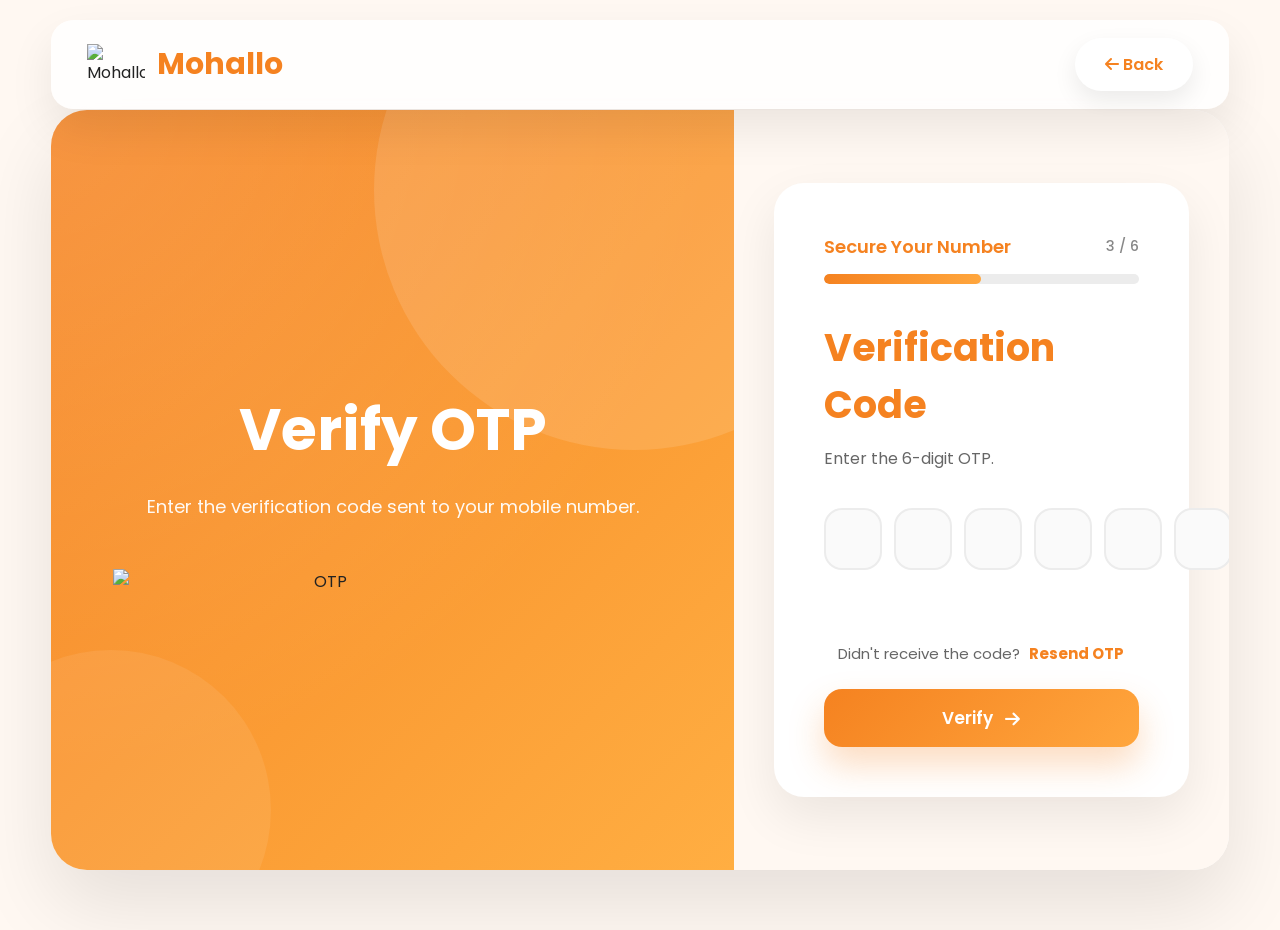
==== otp.html @ 9c2fdc8e "Add files via upload" ====
<!DOCTYPE html>
<html lang="en">

<head>

    <meta charset="UTF-8">
    <meta name="viewport" content="width=device-width, initial-scale=1.0">

    <title>Verify OTP | Mohallo</title>

    <link rel="preconnect" href="https://fonts.googleapis.com">
    <link rel="preconnect" href="https://fonts.gstatic.com" crossorigin>

    <link href="https://fonts.googleapis.com/css2?family=Poppins:wght@300;400;500;600;700;800&display=swap"
        rel="stylesheet">

    <link rel="stylesheet" href="https://cdnjs.cloudflare.com/ajax/libs/font-awesome/6.7.2/css/all.min.css">

    <link rel="stylesheet" href="css/onboarding.css">

</head>

<body data-page="otp">

    <header>

        <nav class="navbar">

            <a href="index.html" class="logo">

                <img src="images/logo.png" alt="Mohallo">

                <span>Mohallo</span>

            </a>

            <a href="phone.html" class="home-btn">

                <i class="fa-solid fa-arrow-left"></i>

                Back

            </a>

        </nav>

    </header>

    <section class="onboarding-page">

        <div class="onboarding-container">

            <!-- LEFT -->

            <div class="left-panel">

                <div class="overlay"></div>

                <div class="left-content">

                    <h1>

                        Verify OTP

                    </h1>

                    <p>

                        Enter the verification code sent to your mobile number.

                    </p>

                    <img src="images/otp.png" alt="OTP">

                </div>

            </div>

            <!-- RIGHT -->

            <div class="right-panel">

                <div class="onboarding-card">

                    <div class="progress-section">

                        <div class="progress-title">

                            <h4>Secure Your Number</h4>

                            <span>3 / 6</span>

                        </div>

                        <div class="progress">

                            <div class="progress-bar" style="width:50%;"></div>

                        </div>

                    </div>

                    <h2>

                        Verification Code

                    </h2>

                    <p id="phoneDisplay">

                        Enter the 6-digit OTP.

                    </p>

                    <form id="otpForm">

                        <div class="otp-container">

                            <input class="otp-input" maxlength="1">

                            <input class="otp-input" maxlength="1">

                            <input class="otp-input" maxlength="1">

                            <input class="otp-input" maxlength="1">

                            <input class="otp-input" maxlength="1">

                            <input class="otp-input" maxlength="1">

                        </div>

                        <div class="bottom-link">

                            Didn't receive the code?

                            <a href="#" id="resendOtp">

                                Resend OTP

                            </a>

                        </div>

                        <button class="continue-btn" type="submit">

                            Verify

                            <i class="fa-solid fa-arrow-right"></i>

                        </button>

                    </form>

                </div>

            </div>

        </div>

    </section>

    <div id="toast" class="toast">

        <div class="toast-icon">

            <i id="toastIcon" class="fa-solid fa-circle-check"></i>

        </div>

        <div class="toast-content">

            <h4 id="toastTitle">

                Success

            </h4>

            <p id="toastMessage">

                Message

            </p>

        </div>

    </div>

    <script src="js/onboarding.js"></script>

</body>

</html>
---- css/onboarding.css ----
/*=========================================================
                    MOHALLO ONBOARDING
               Shared Styles (v2.0)
=========================================================*/

@import url('https://fonts.googleapis.com/css2?family=Poppins:wght@300;400;500;600;700;800&display=swap');

/*=========================================================
                        RESET
=========================================================*/

*{
    margin:0;
    padding:0;
    box-sizing:border-box;
}

html{
    scroll-behavior:smooth;
}

body{
    font-family:'Poppins',sans-serif;
    background:#FFF8F2;
    color:#222;
    overflow-x:hidden;
}

/*=========================================================
                    DESIGN VARIABLES
=========================================================*/

:root{

    --primary:#F58220;
    --primary-dark:#E66A00;
    --primary-light:#FFA63D;

    --bg:#FFF8F2;
    --white:#ffffff;

    --text:#222;
    --text-light:#666;
    --border:#ECECEC;

    --radius-sm:16px;
    --radius-md:22px;
    --radius-lg:32px;

    --shadow:
        0 20px 45px rgba(0,0,0,.08);

    --transition:.35s ease;

}

/*=========================================================
                    GLOBAL
=========================================================*/

img{
    max-width:100%;
    display:block;
}

a{
    text-decoration:none;
    color:inherit;
}

button,
input{
    font-family:'Poppins',sans-serif;
}

/*=========================================================
                    NAVBAR
=========================================================*/

header{

    position:absolute;

    width:100%;

    top:0;

    left:0;

    z-index:100;

}

.navbar{

    width:92%;

    max-width:1450px;

    margin:20px auto;

    padding:18px 36px;

    display:flex;

    justify-content:space-between;

    align-items:center;

    border-radius:22px;

    background:rgba(255,255,255,.82);

    backdrop-filter:blur(18px);

    box-shadow:var(--shadow);

}

.logo{

    display:flex;

    align-items:center;

    gap:12px;

}

.logo img{

    width:58px;

}

.logo span{

    color:var(--primary);

    font-size:30px;

    font-weight:700;

}

.home-btn{

    padding:14px 30px;

    border-radius:50px;

    background:white;

    color:var(--primary);

    font-weight:600;

    transition:var(--transition);

    box-shadow:
    0 10px 25px rgba(0,0,0,.08);

}

.home-btn:hover{

    background:var(--primary);

    color:white;

    transform:translateY(-3px);

}

/*=========================================================
                PAGE LAYOUT
=========================================================*/

.onboarding-page{

    min-height:100vh;

    display:flex;

    justify-content:center;

    align-items:center;

    padding:110px 0 60px;

}

.onboarding-container{

    width:92%;

    max-width:1450px;

    min-height:760px;

    display:grid;

    grid-template-columns:58% 42%;

    overflow:hidden;

    border-radius:36px;

    background:white;

    box-shadow:
    0 35px 80px rgba(0,0,0,.10);

}

/*=========================================================
                    LEFT PANEL
=========================================================*/

.left-panel{

    position:relative;

    display:flex;

    justify-content:center;

    align-items:center;

    overflow:hidden;

    background:
    linear-gradient(
    135deg,
    #F58220,
    #FFAE42
    );

}

.left-panel::before{

    content:"";

    position:absolute;

    width:520px;
    height:520px;

    border-radius:50%;

    background:
    rgba(255,255,255,.12);

    top:-180px;
    right:-160px;

}

.left-panel::after{

    content:"";

    position:absolute;

    width:320px;
    height:320px;

    border-radius:50%;

    background:
    rgba(255,255,255,.08);

    bottom:-100px;
    left:-100px;

}

.overlay{

    position:absolute;

    inset:0;

    background:
    radial-gradient(
    circle at top left,
    rgba(255,255,255,.15),
    transparent 65%
    );

}

.left-content{

    width:82%;

    position:relative;

    z-index:2;

    text-align:center;

}

.left-content h1{

    color:white;

    font-size:58px;

    font-weight:700;

    margin-bottom:18px;

}

.left-content p{

    color:white;

    font-size:18px;

    line-height:1.8;

    margin-bottom:45px;

    opacity:.95;

}

.left-content img{

    width:100%;

    max-width:420px;

    animation:float 5s ease-in-out infinite;

}

/*=========================================================
                    RIGHT PANEL
=========================================================*/

.right-panel{

    display:flex;

    justify-content:center;

    align-items:center;

    background:#FFF8F2;

    padding:40px;

}

.onboarding-card{

    width:100%;

    max-width:470px;

    background:white;

    border-radius:30px;

    padding:50px;

    box-shadow:
    0 20px 50px rgba(0,0,0,.08);

    animation:fadeUp .8s ease;

}

/*=========================================================
                    PROGRESS BAR
=========================================================*/

.progress-section{
    margin-bottom:35px;
}

.progress-title{
    display:flex;
    justify-content:space-between;
    align-items:center;
    margin-bottom:14px;
}

.progress-title h4{
    color:var(--primary);
    font-size:18px;
    font-weight:600;
}

.progress-title span{
    color:#888;
    font-size:14px;
    font-weight:500;
}

.progress{
    width:100%;
    height:10px;
    background:#ECECEC;
    border-radius:50px;
    overflow:hidden;
}

.progress-bar{
    width:20%;
    height:100%;
    border-radius:50px;
    background:linear-gradient(
        90deg,
        var(--primary),
        var(--primary-light)
    );
    transition:.5s ease;
}

/*=========================================================
                    TITLES
=========================================================*/

.onboarding-card h2{

    font-size:38px;

    color:var(--primary);

    margin-bottom:12px;

    font-weight:700;

}

.onboarding-card p{

    color:var(--text-light);

    line-height:1.8;

    margin-bottom:35px;

}

/*=========================================================
                        FORM
=========================================================*/

form{

    display:flex;

    flex-direction:column;

    gap:24px;

}

/*=========================================================
                    INPUT GROUP
=========================================================*/

.input-box{

    display:flex;

    flex-direction:column;

    gap:10px;

}

.input-box label{

    font-size:15px;

    color:#444;

    font-weight:600;

}

/*=========================================================
                    TEXT INPUT
=========================================================*/

.input-box input{

    width:100%;

    height:58px;

    border:2px solid var(--border);

    border-radius:18px;

    background:#FAFAFA;

    padding:0 20px;

    font-size:16px;

    outline:none;

    transition:var(--transition);

}

.input-box input::placeholder{

    color:#999;

}

.input-box input:focus{

    border-color:var(--primary);

    background:white;

    box-shadow:
    0 0 0 4px rgba(245,130,32,.12);

}

/*=========================================================
                    PHONE INPUT
=========================================================*/

.phone-input{

    display:flex;

    align-items:center;

    height:58px;

    border:2px solid var(--border);

    border-radius:18px;

    overflow:hidden;

    background:#FAFAFA;

    transition:var(--transition);

}

.phone-input:focus-within{

    border-color:var(--primary);

    background:white;

    box-shadow:
    0 0 0 4px rgba(245,130,32,.12);

}

.phone-input span{

    width:80px;

    display:flex;

    justify-content:center;

    align-items:center;

    height:100%;

    border-right:2px solid var(--border);

    font-weight:600;

    color:#444;

}

.phone-input input{

    flex:1;

    height:100%;

    border:none;

    background:transparent;

    box-shadow:none !important;

}

.phone-input input:focus{

    box-shadow:none;

}

/*=========================================================
                    BUTTON
=========================================================*/

.continue-btn{

    width:100%;

    height:58px;

    border:none;

    border-radius:18px;

    background:
    linear-gradient(
        135deg,
        var(--primary),
        var(--primary-light)
    );

    color:white;

    font-size:17px;

    font-weight:600;

    display:flex;

    justify-content:center;

    align-items:center;

    gap:12px;

    cursor:pointer;

    transition:var(--transition);

    box-shadow:
    0 18px 35px rgba(245,130,32,.28);

}

.continue-btn:hover{

    transform:translateY(-5px);

    box-shadow:
    0 25px 45px rgba(245,130,32,.35);

}

.continue-btn:active{

    transform:scale(.98);

}

.continue-btn i{

    transition:.3s;

}

.continue-btn:hover i{

    transform:translateX(6px);

}

/*=========================================================
                    BOTTOM LINK
=========================================================*/

.bottom-link{

    margin-top:28px;

    text-align:center;

    font-size:15px;

    color:#666;

}

.bottom-link a{

    color:var(--primary);

    font-weight:700;

    margin-left:5px;

    transition:.3s;

}

.bottom-link a:hover{

    text-decoration:underline;

}

/*=========================================================
                    INPUT STATES
=========================================================*/

.input-box input:hover{

    border-color:#d7d7d7;

}

.phone-input:hover{

    border-color:#d7d7d7;

}

/*=========================================================
                BUTTON DISABLED
=========================================================*/

.continue-btn:disabled{

    opacity:.7;

    cursor:not-allowed;

    transform:none;

}

/*=========================================================
                    OTP BOXES
=========================================================*/

.otp-container{

    display:flex;

    justify-content:space-between;

    gap:12px;

    margin-bottom:20px;

}

.otp-input{

    width:58px;

    height:62px;

    border:2px solid var(--border);

    border-radius:18px;

    background:#FAFAFA;

    text-align:center;

    font-size:24px;

    font-weight:700;

    outline:none;

    transition:var(--transition);

}

.otp-input:focus{

    border-color:var(--primary);

    background:#fff;

    box-shadow:
    0 0 0 4px rgba(245,130,32,.12);

}

/*=========================================================
                    PASSWORD
=========================================================*/

.password-box{

    position:relative;

}

.password-box input{

    padding-right:55px;

}

.password-box i{

    position:absolute;

    top:50%;

    right:20px;

    transform:translateY(-50%);

    color:#888;

    cursor:pointer;

    transition:.3s;

}

.password-box i:hover{

    color:var(--primary);

}

/*=========================================================
                    UPLOAD CARD
=========================================================*/

.upload-card{

    width:100%;

    min-height:240px;

    border:3px dashed #dcdcdc;

    border-radius:24px;

    background:#fafafa;

    display:flex;

    flex-direction:column;

    justify-content:center;

    align-items:center;

    gap:18px;

    transition:.35s;

    cursor:pointer;

    text-align:center;

}

.upload-card:hover{

    border-color:var(--primary);

    background:#fff7f0;

}

.upload-card img{

    width:80px;

}

.upload-card h3{

    font-size:20px;

    color:#444;

}

.upload-card p{

    margin:0;

    color:#888;

}

/*=========================================================
                    CAMERA
=========================================================*/

.camera-card{

    width:100%;

    height:320px;

    border-radius:24px;

    border:2px solid var(--border);

    background:#fafafa;

    overflow:hidden;

    display:flex;

    justify-content:center;

    align-items:center;

}

.camera-card video{

    width:100%;

    height:100%;

    object-fit:cover;

}

/*=========================================================
                SUCCESS / ERROR
=========================================================*/

.success{

    color:#1E9E4A;

}

.error{

    color:#E53935;

}

/*=========================================================
                    FLOAT
=========================================================*/

@keyframes float{

    0%{

        transform:translateY(0);

    }

    50%{

        transform:translateY(-12px);

    }

    100%{

        transform:translateY(0);

    }

}

.left-content img{

    animation:float 5s ease-in-out infinite;

}

/*=========================================================
                    FADE UP
=========================================================*/

@keyframes fadeUp{

    from{

        opacity:0;

        transform:translateY(35px);

    }

    to{

        opacity:1;

        transform:translateY(0);

    }

}

.onboarding-card{

    animation:fadeUp .8s ease;

}

.left-content{

    animation:fadeUp .8s ease;

}

/*=========================================================
                    SCROLLBAR
=========================================================*/

::-webkit-scrollbar{

    width:10px;

}

::-webkit-scrollbar-track{

    background:#f5f5f5;

}

::-webkit-scrollbar-thumb{

    background:var(--primary);

    border-radius:20px;

}

/*=========================================================
                    RESPONSIVE
=========================================================*/

@media (max-width:1100px){

.onboarding-container{

grid-template-columns:1fr;

}

.left-panel{

min-height:420px;

}

.right-panel{

padding:50px 20px;

}

.onboarding-card{

max-width:600px;

}

}

@media (max-width:768px){

.navbar{

padding:15px 22px;

}

.logo img{

width:48px;

}

.logo span{

font-size:24px;

}

.left-content{

width:90%;

}

.left-content h1{

font-size:42px;

}

.left-content p{

font-size:16px;

}

.left-content img{

max-width:300px;

}

.onboarding-card{

padding:35px;

}

.onboarding-card h2{

font-size:30px;

}

}

@media (max-width:550px){

.navbar{

flex-direction:column;

gap:15px;

}

.home-btn{

padding:12px 22px;

}

.onboarding-card{

padding:24px;

border-radius:22px;

}

.input-box input{

height:54px;

}

.phone-input{

height:54px;

}

.phone-input span{

width:70px;

}

.continue-btn{

height:54px;

font-size:16px;

}

.otp-input{

width:46px;

height:54px;

font-size:20px;

}

.upload-card{

min-height:190px;

}

.camera-card{

height:220px;

}

.left-content h1{

font-size:34px;

}

.left-content img{

max-width:240px;

}

}

/*=========================================================
                    TOAST
=========================================================*/

.toast{

    position:fixed;

    top:30px;

    right:30px;

    width:340px;

    background:white;

    border-left:6px solid var(--primary);

    border-radius:18px;

    box-shadow:
    0 20px 50px rgba(0,0,0,.15);

    padding:18px;

    display:flex;

    align-items:flex-start;

    gap:15px;

    z-index:9999;

    transform:translateX(420px);

    opacity:0;

    transition:.45s;

}

.toast.show{

    transform:translateX(0);

    opacity:1;

}

.toast-icon{

    font-size:24px;

    color:var(--primary);

}

.toast-content h4{

    margin-bottom:5px;

    font-size:17px;

}

.toast-content p{

    margin:0;

    color:#666;

    line-height:1.5;

    font-size:14px;

}

.toast.success{

    border-color:#2DBE60;

}

.toast.success .toast-icon{

    color:#2DBE60;

}

.toast.error{

    border-color:#E53935;

}

.toast.error .toast-icon{

    color:#E53935;

}

.toast.info{

    border-color:#F58220;

}

.toast.info .toast-icon{

    color:#F58220;

}
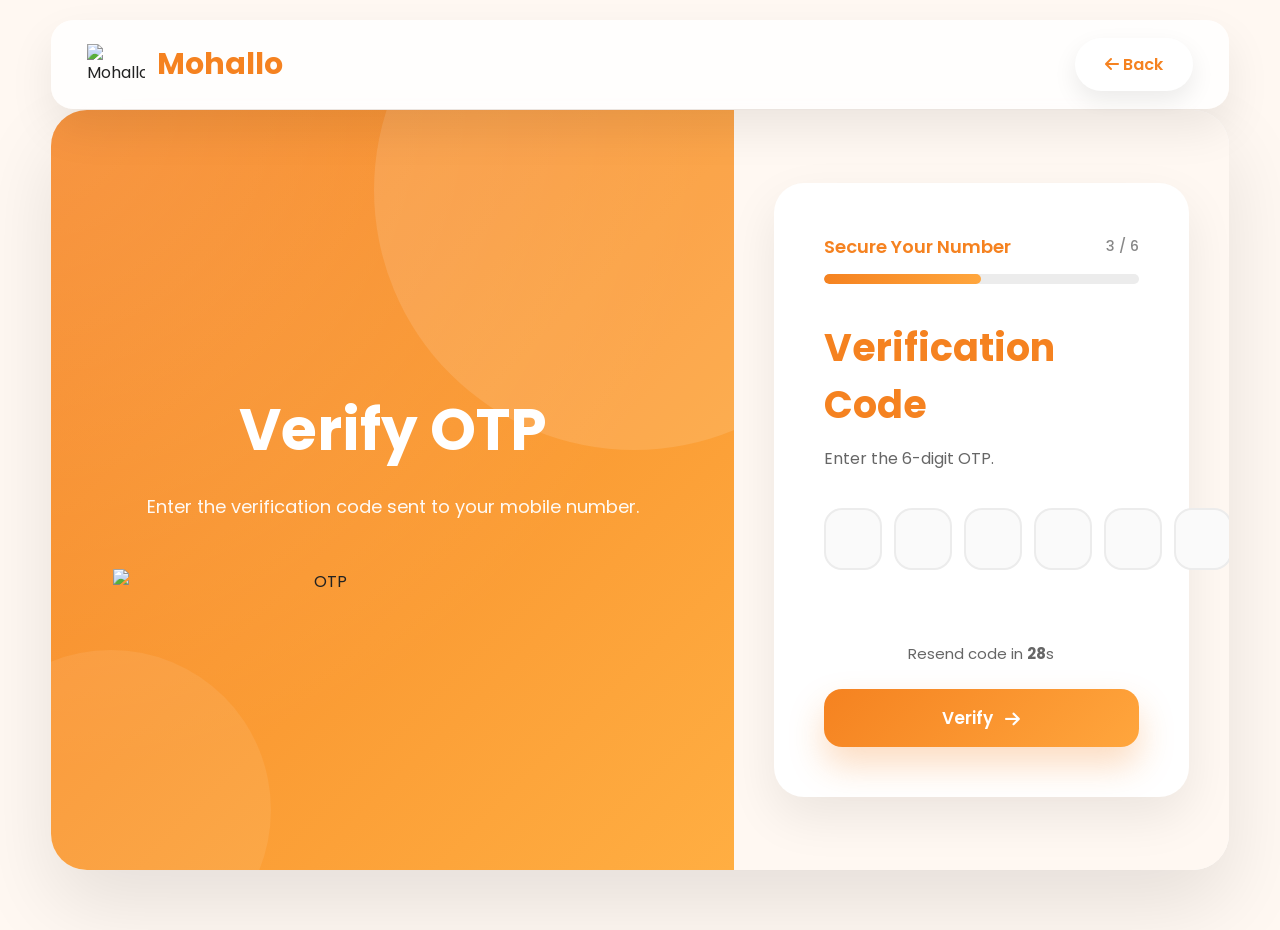
==== commit 4762fed2: "Add files via upload" ====
--- a/otp.html
+++ b/otp.html
@@ -2,192 +2,105 @@
 <html lang="en">
 
 <head>
-
     <meta charset="UTF-8">
     <meta name="viewport" content="width=device-width, initial-scale=1.0">
-
     <title>Verify OTP | Mohallo</title>
-
     <link rel="preconnect" href="https://fonts.googleapis.com">
     <link rel="preconnect" href="https://fonts.gstatic.com" crossorigin>
-
     <link href="https://fonts.googleapis.com/css2?family=Poppins:wght@300;400;500;600;700;800&display=swap"
         rel="stylesheet">
-
     <link rel="stylesheet" href="https://cdnjs.cloudflare.com/ajax/libs/font-awesome/6.7.2/css/all.min.css">
-
     <link rel="stylesheet" href="css/onboarding.css">
-
 </head>
 
 <body data-page="otp">
-
     <header>
-
         <nav class="navbar">
-
             <a href="index.html" class="logo">
-
                 <img src="images/logo.png" alt="Mohallo">
-
                 <span>Mohallo</span>
-
             </a>
-
             <a href="phone.html" class="home-btn">
-
                 <i class="fa-solid fa-arrow-left"></i>
-
                 Back
-
             </a>
-
         </nav>
-
     </header>
-
     <section class="onboarding-page">
-
         <div class="onboarding-container">
-
             <!-- LEFT -->
-
             <div class="left-panel">
-
                 <div class="overlay"></div>
-
                 <div class="left-content">
-
                     <h1>
-
                         Verify OTP
-
                     </h1>
-
                     <p>
-
                         Enter the verification code sent to your mobile number.
-
                     </p>
-
                     <img src="images/otp.png" alt="OTP">
-
                 </div>
-
             </div>
 
             <!-- RIGHT -->
-
             <div class="right-panel">
-
                 <div class="onboarding-card">
-
                     <div class="progress-section">
-
                         <div class="progress-title">
-
                             <h4>Secure Your Number</h4>
-
                             <span>3 / 6</span>
-
                         </div>
-
                         <div class="progress">
-
                             <div class="progress-bar" style="width:50%;"></div>
-
                         </div>
-
                     </div>
-
                     <h2>
-
                         Verification Code
-
                     </h2>
-
                     <p id="phoneDisplay">
-
                         Enter the 6-digit OTP.
-
                     </p>
-
                     <form id="otpForm">
-
                         <div class="otp-container">
-
                             <input class="otp-input" maxlength="1">
-
                             <input class="otp-input" maxlength="1">
-
                             <input class="otp-input" maxlength="1">
-
                             <input class="otp-input" maxlength="1">
-
                             <input class="otp-input" maxlength="1">
-
                             <input class="otp-input" maxlength="1">
-
                         </div>
-
                         <div class="bottom-link">
-
-                            Didn't receive the code?
-
-                            <a href="#" id="resendOtp">
-
-                                Resend OTP
-
+                            <span id="timerText">
+                                Resend code in <strong id="countdown">30</strong>s
+                            </span>
+                            <a href="#" id="resendOtp" style="display:none;">
+                                Resend Code
                             </a>
-
                         </div>
-
                         <button class="continue-btn" type="submit">
-
                             Verify
-
                             <i class="fa-solid fa-arrow-right"></i>
-
                         </button>
-
                     </form>
-
                 </div>
-
             </div>
-
         </div>
-
     </section>
-
     <div id="toast" class="toast">
-
         <div class="toast-icon">
-
             <i id="toastIcon" class="fa-solid fa-circle-check"></i>
-
         </div>
 
         <div class="toast-content">
-
             <h4 id="toastTitle">
-
                 Success
-
             </h4>
-
             <p id="toastMessage">
-
                 Message
-
             </p>
-
         </div>
-
     </div>
-
     <script src="js/onboarding.js"></script>
-
 </body>
 
 </html>
